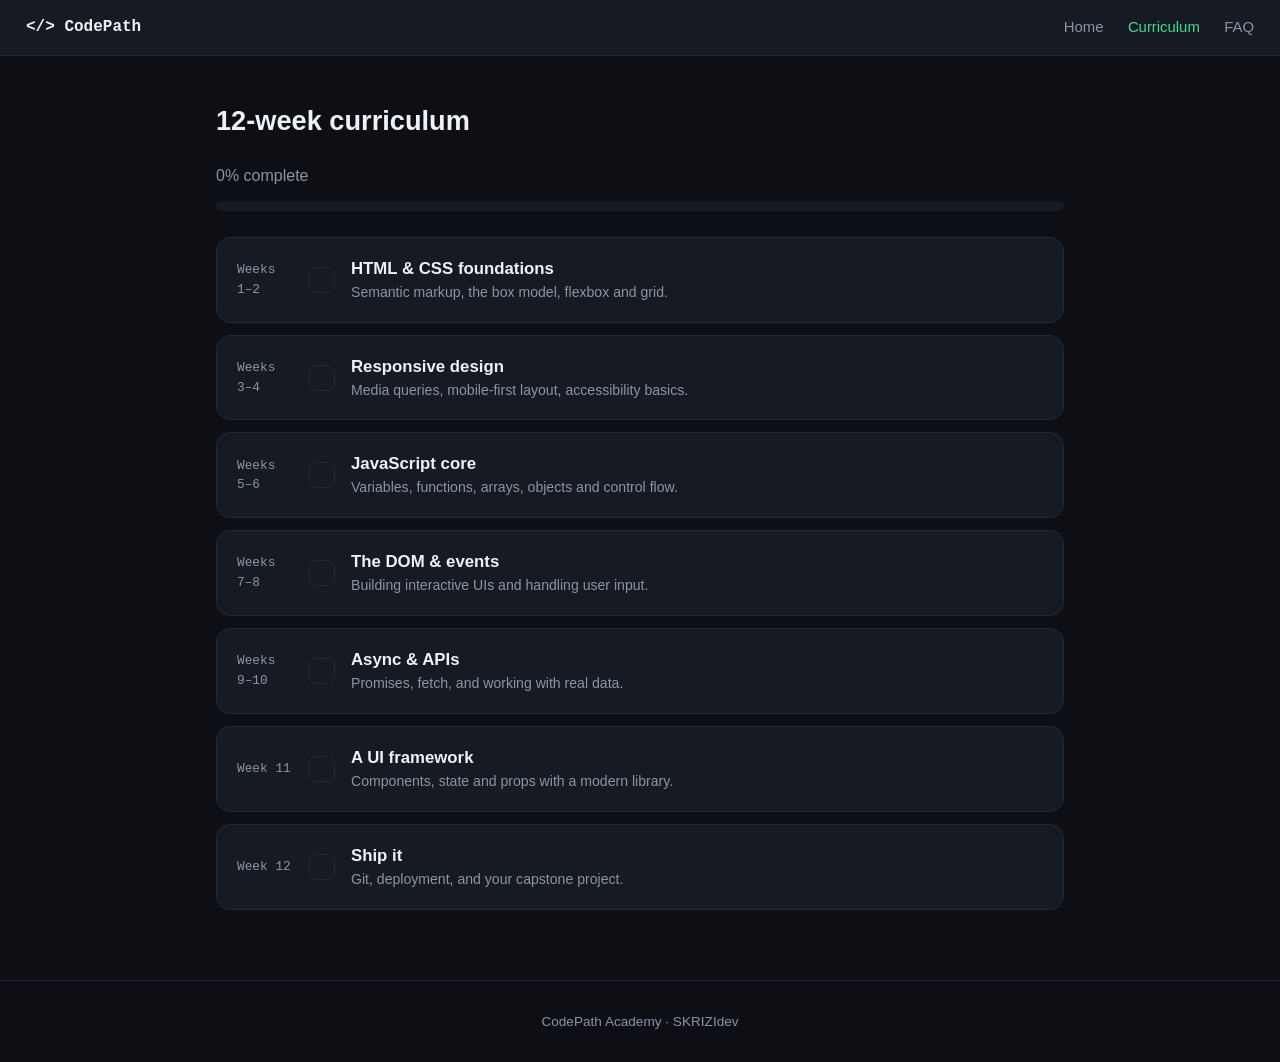
==== curriculum.html @ 67bf59eb "feat: codepath-academy — initial site" ====
<!DOCTYPE html>
<html lang="en">
<head>
<meta charset="UTF-8">
<meta name="viewport" content="width=device-width, initial-scale=1.0">
<title>Curriculum — CodePath Academy</title>
<link rel="stylesheet" href="css/style.css">
</head>
<body>
<header class="topbar">
  <a class="brand" href="index.html">&lt;/&gt; CodePath</a>
  <nav>
    <a href="index.html">Home</a>
    <a href="curriculum.html" class="active">Curriculum</a>
    <a href="faq.html">FAQ</a>
  </nav>
</header>
<main class="wrap">
  <h1 class="page-title">12-week curriculum</h1>
  <p class="muted" id="progressLabel">0% complete</p>
  <div class="progress"><div id="bar"></div></div>
  <div id="modules" class="modules"></div>
</main>
<footer class="foot">CodePath Academy · SKRIZIdev</footer>
<script src="js/curriculum.js"></script>
</body>
</html>
---- css/style.css ----
:root{
  --bg:#0d0f14; --panel:#161a22; --line:#232935; --txt:#eef2f8; --muted:#8b94a6; --accent:#3ddc97; --accent2:#6c8cff;
}
*{box-sizing:border-box;margin:0;padding:0}
body{font-family:-apple-system,BlinkMacSystemFont,"Segoe UI",Roboto,sans-serif;background:var(--bg);color:var(--txt);line-height:1.55}
a{color:inherit;text-decoration:none}
.topbar{display:flex;align-items:center;justify-content:space-between;padding:15px 26px;background:var(--panel);border-bottom:1px solid var(--line);position:sticky;top:0;z-index:10}
.brand{font-weight:700;font-family:ui-monospace,Menlo,monospace}
nav a{color:var(--muted);margin-left:20px;font-size:.93rem}
nav a:hover,nav a.active{color:var(--accent)}
.hero{padding:84px 26px;background:radial-gradient(700px 320px at 20% 0,rgba(61,220,151,.16),transparent),radial-gradient(600px 300px at 90% 10%,rgba(108,140,255,.16),transparent)}
.hero-in{max-width:900px;margin:0 auto}
.hero h1{font-size:3.4rem;line-height:1.08;letter-spacing:-1.5px}
.hl{color:var(--accent)}
.lead{color:var(--muted);font-size:1.15rem;margin:18px 0 26px;max-width:520px}
.cta-row{display:flex;gap:12px;flex-wrap:wrap}
.btn{display:inline-block;background:var(--accent);color:#062;font-weight:700;padding:13px 26px;border-radius:10px;border:none;cursor:pointer}
.btn:hover{filter:brightness(1.08)}
.btn.ghost{background:transparent;color:var(--txt);border:1px solid var(--line)}
.stats{display:flex;gap:40px;margin-top:40px}
.stats b{font-size:2rem;color:var(--accent2);display:block}
.stats span{color:var(--muted);font-size:.85rem}
.wrap{max-width:900px;margin:0 auto;padding:44px 26px 70px}
.sec-title,.page-title{font-size:1.7rem;margin-bottom:22px}
.muted{color:var(--muted)}
.grid{display:grid;grid-template-columns:repeat(2,1fr);gap:18px}
.card{background:var(--panel);border:1px solid var(--line);border-radius:14px;padding:22px}
.card span{font-size:1.8rem}
.card h3{margin:8px 0 5px}
.card p{color:var(--muted);font-size:.92rem}
.progress{height:10px;background:var(--panel);border-radius:6px;overflow:hidden;margin:12px 0 26px}
#bar{height:100%;width:0;background:linear-gradient(90deg,var(--accent),var(--accent2));transition:width .3s}
.modules{display:flex;flex-direction:column;gap:12px}
.module{background:var(--panel);border:1px solid var(--line);border-radius:14px;padding:18px 20px;display:flex;gap:16px;align-items:center;cursor:pointer;transition:border-color .2s}
.module:hover{border-color:var(--accent)}
.module.done{opacity:.6}
.module .wk{width:56px;flex:none;color:var(--muted);font-size:.8rem;font-family:ui-monospace,monospace}
.module .chk{width:26px;height:26px;flex:none;border-radius:7px;border:1px solid var(--line);display:grid;place-items:center}
.module.done .chk{background:var(--accent);border-color:var(--accent);color:#062}
.module h3{font-size:1.05rem} .module p{color:var(--muted);font-size:.88rem}
.faq{display:flex;flex-direction:column;gap:10px}
.qa{background:var(--panel);border:1px solid var(--line);border-radius:12px;overflow:hidden}
.qa button{width:100%;text-align:left;background:none;border:none;color:var(--txt);font:inherit;font-weight:600;padding:16px 18px;cursor:pointer;display:flex;justify-content:space-between}
.qa .a{max-height:0;overflow:hidden;transition:max-height .25s;color:var(--muted)}
.qa.open .a{max-height:200px}
.qa .a p{padding:0 18px 16px}
.foot{text-align:center;color:var(--muted);padding:30px;font-size:.85rem;border-top:1px solid var(--line)}
@media(max-width:640px){.grid{grid-template-columns:1fr}.hero h1{font-size:2.4rem}.stats{gap:24px}}
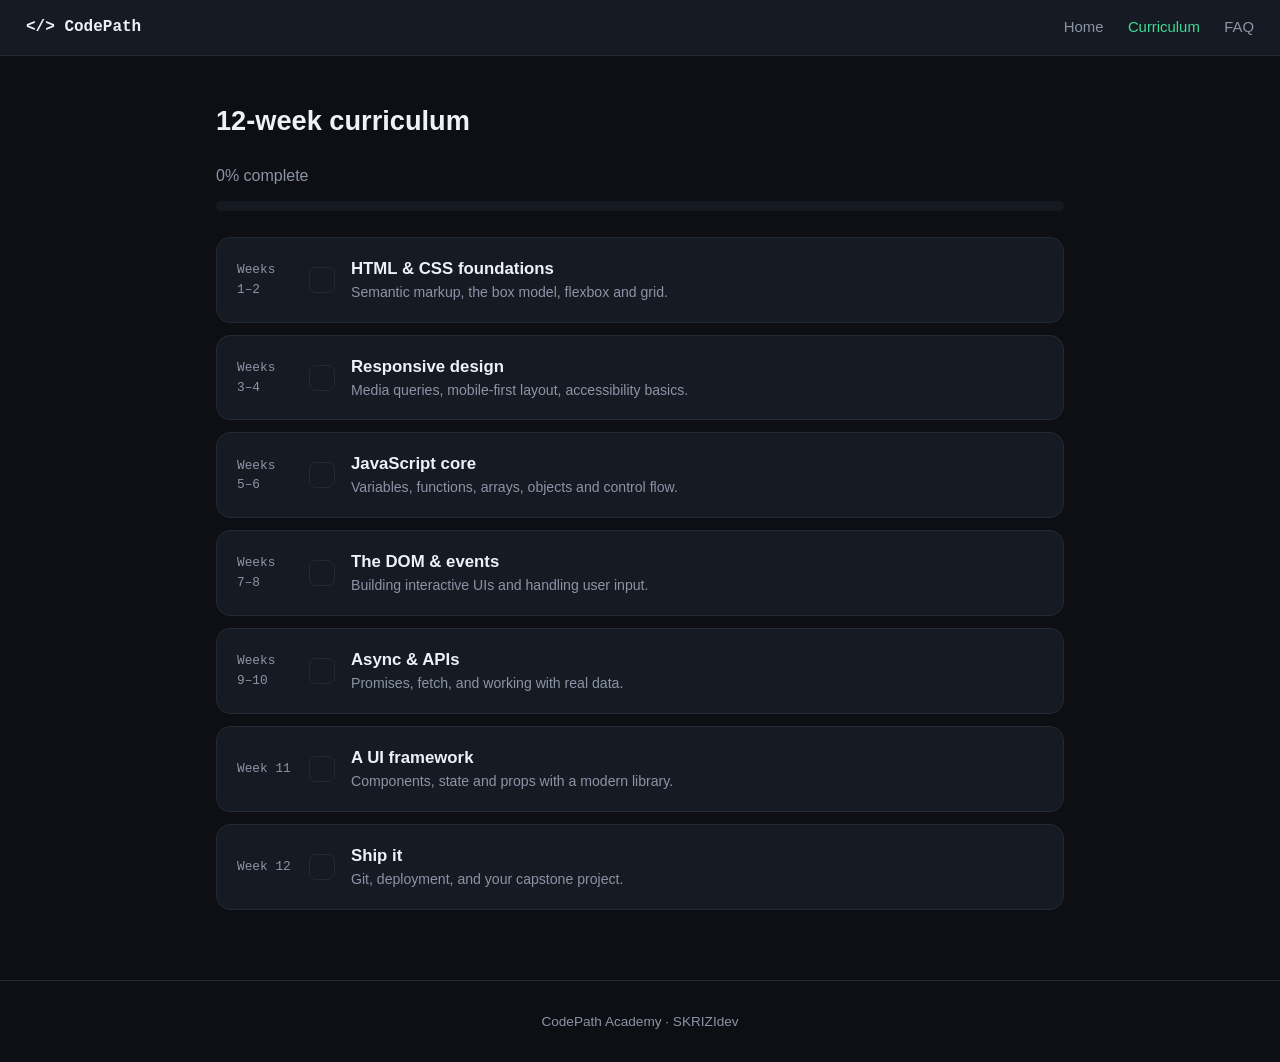
==== commit 5e44837e: "enhance: module detail modal, progress toasts, staggered reveals, hover" ====
--- a/curriculum.html
+++ b/curriculum.html
@@ -22,6 +22,7 @@
   <div id="modules" class="modules"></div>
 </main>
 <footer class="foot">CodePath Academy · SKRIZIdev</footer>
+<script src="js/ui.js"></script>
 <script src="js/curriculum.js"></script>
 </body>
 </html>
--- a/css/style.css
+++ b/css/style.css
@@ -46,3 +46,31 @@
 .qa .a p{padding:0 18px 16px}
 .foot{text-align:center;color:var(--muted);padding:30px;font-size:.85rem;border-top:1px solid var(--line)}
 @media(max-width:640px){.grid{grid-template-columns:1fr}.hero h1{font-size:2.4rem}.stats{gap:24px}}
+
+/* ---- enhancements: module detail modal, animations ---- */
+@keyframes riseIn{from{opacity:0;transform:translateY(20px)}to{opacity:1;transform:none}}
+@keyframes mIn{from{opacity:0;transform:translateY(22px) scale(.97)}to{opacity:1;transform:none}}
+.hero-in>*{opacity:0;animation:riseIn .6s cubic-bezier(.2,.8,.3,1) both}
+.hero-in>*:nth-child(2){animation-delay:.08s}.hero-in>*:nth-child(3){animation-delay:.16s}.hero-in>*:nth-child(4){animation-delay:.24s}
+.stats b{display:inline-block;transition:transform .2s}.stats div:hover b{transform:translateY(-3px)}
+.grid .card{opacity:0;animation:riseIn .55s ease both}
+.grid .card:nth-child(2){animation-delay:.08s}.grid .card:nth-child(3){animation-delay:.16s}.grid .card:nth-child(4){animation-delay:.24s}
+.grid .card{transition:transform .2s,border-color .2s}.grid .card:hover{transform:translateY(-5px);border-color:var(--accent)}
+.reveal{opacity:0;animation:riseIn .5s ease both}
+.module{cursor:pointer}
+.module .open{margin-left:auto;color:var(--accent);font-size:.82rem;opacity:0;transition:opacity .2s;white-space:nowrap}
+.module:hover .open{opacity:1}
+.btn{transition:transform .1s,filter .15s}.btn:active{transform:scale(.96)}
+.mod-bd{position:fixed;inset:0;background:rgba(6,8,12,.6);backdrop-filter:blur(5px);display:flex;align-items:center;justify-content:center;padding:20px;z-index:9999;opacity:0;transition:opacity .2s}
+.mod-bd.show{opacity:1}
+.mod-dialog{background:var(--panel);border:1px solid var(--line);border-radius:18px;max-width:460px;width:100%;padding:30px;position:relative;animation:mIn .28s cubic-bezier(.2,.9,.3,1) both}
+.mwk{color:var(--accent);font-family:ui-monospace,monospace;font-size:.82rem}
+.mod-dialog h3{font-size:1.5rem;margin:6px 0 8px}
+.mbody{color:var(--muted);margin-bottom:16px}
+.mod-dialog h4{color:var(--accent2);font-size:.85rem;text-transform:uppercase;letter-spacing:1px;margin-bottom:10px}
+.mtopics{list-style:none;margin-bottom:22px}
+.mtopics li{padding:8px 0;border-bottom:1px solid var(--line);color:var(--txt)}
+.mtopics li::before{content:'▹ ';color:var(--accent)}
+.mtopics li:last-child{border:none}
+.mtoggle{width:100%}
+.mx{position:absolute;top:14px;right:16px;background:var(--bg);border:1px solid var(--line);color:var(--txt);width:32px;height:32px;border-radius:50%;font-size:1.3rem;cursor:pointer}
